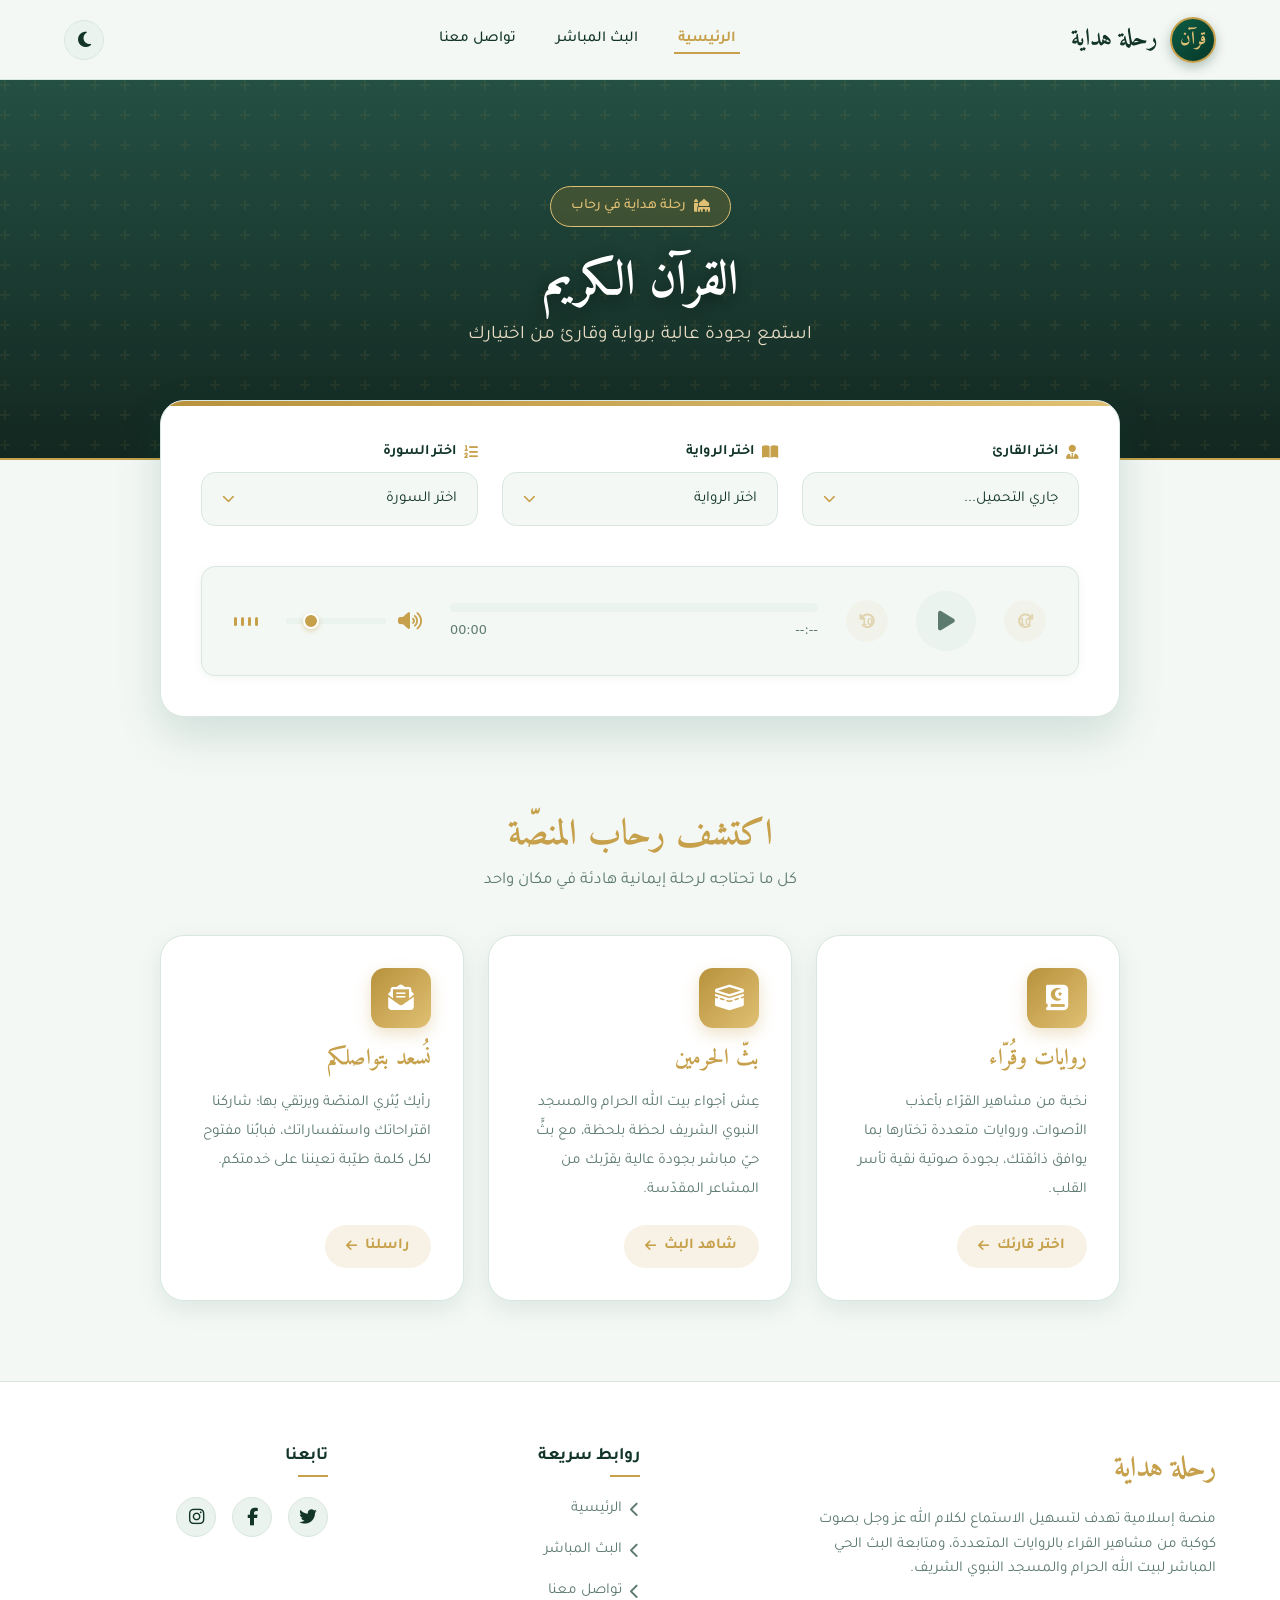
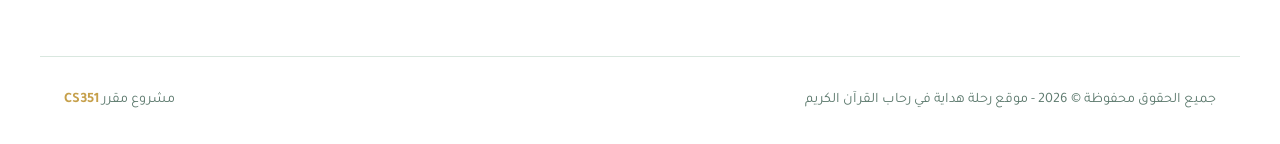
==== index.html @ 100cb2bf "Initial commit: منصة رحلة هداية في رحاب القرآن الكريم موقع إسلامي ثابت (HTML/CSS/JS) لتشغيل القرآن ا" ====
<!DOCTYPE html>
<html lang="ar" dir="rtl">
<head>
  <meta charset="UTF-8">
  <meta name="viewport" content="width=device-width, initial-scale=1.0">
  <title>رحلة هداية في رحاب القرآن الكريم</title>

  <!-- Google Fonts (Amiri & Tajawal) -->
  <link rel="preconnect" href="https://fonts.googleapis.com">
  <link rel="preconnect" href="https://fonts.gstatic.com" crossorigin>
  <link href="https://fonts.googleapis.com/css2?family=Amiri:ital,wght@0,400;0,700;1,400&family=Tajawal:wght@300;400;500;700;900&display=swap" rel="stylesheet">

  <!-- Font Awesome Icons -->
  <link rel="stylesheet" href="https://cdnjs.cloudflare.com/ajax/libs/font-awesome/6.4.0/css/all.min.css">

  <!-- Project Stylesheets -->
  <link rel="stylesheet" href="css/main.css">
  <link rel="stylesheet" href="css/header.css">
  <link rel="stylesheet" href="css/player.css">
  <link rel="stylesheet" href="css/footer.css">
</head>
<body>

  <!-- ============================================
       HEADER (Navbar Component)
       ============================================ -->
  <header class="header">
    <div class="container header__container">
      
      <!-- Brand Logo -->
      <a href="index.html" class="header__logo">
        <div class="header__logo-icon">قرآن</div>
        <span class="header__logo-text">رحلة هداية</span>
      </a>

      <!-- Navigation Links -->
      <nav class="header__nav" id="mainNav">
        <ul class="header__list">
          <li class="header__item">
            <a href="index.html" class="header__link header__link--active">الرئيسية</a>
          </li>
          <li class="header__item">
            <a href="live.html" class="header__link">البث المباشر</a>
          </li>
          <li class="header__item">
            <a href="contact.html" class="header__link">تواصل معنا</a>
          </li>
        </ul>
      </nav>

      <!-- Theme & Mobile Controls -->
      <div class="header__actions">
        <button class="header__theme-toggle" id="themeToggle" title="تبديل النمط" aria-label="تبديل مظهر الموقع">
          <i class="fas fa-moon"></i>
        </button>
        <button class="header__mobile-toggle" id="mobileToggle" aria-label="فتح قائمة التنقل" aria-expanded="false">
          <span></span>
          <span></span>
          <span></span>
        </button>
      </div>

    </div>
  </header>

  <!-- ============================================
       MAIN CONTENT (Hero & Player Section)
       ============================================ -->
  <main>
    
    <!-- Hero Section -->
    <section class="hero">
      <div class="hero__content">
        <div class="hero__badge">
          <i class="fas fa-mosque"></i>
          <span>رحلة هداية في رحاب</span>
        </div>
        <h1 class="hero__title">القرآن الكريم</h1>
        <p class="hero__subtitle">استمع بجودة عالية برواية وقارئ من اختيارك</p>
      </div>
    </section>

    <!-- Player Section -->
    <section class="player-section" id="player">
      <div class="container">
        
        <div class="player-card">
          
          <!-- Selectors Grid Row -->
          <div class="selectors-grid">
            
            <!-- Reciter Selector Group -->
            <div class="selector-group">
              <label class="selector-group__label">
                <i class="fas fa-user-tie"></i>
                <span>اختر القارئ</span>
              </label>
              
              <!-- Custom select box -->
              <div class="custom-select" id="reciterSelect">
                <div class="custom-select__trigger">
                  <span>جاري التحميل...</span>
                  <i class="fas fa-chevron-down"></i>
                </div>
                <div class="custom-select__options">
                  <!-- JS dynamically populates this -->
                </div>
              </div>
            </div>

            <!-- Riwaya Selector Group -->
            <div class="selector-group">
              <label class="selector-group__label">
                <i class="fas fa-book-open"></i>
                <span>اختر الرواية</span>
              </label>
              
              <!-- Custom select box -->
              <div class="custom-select" id="riwayaSelect">
                <div class="custom-select__trigger">
                  <span>اختر الرواية</span>
                  <i class="fas fa-chevron-down"></i>
                </div>
                <div class="custom-select__options">
                  <!-- JS dynamically populates this -->
                </div>
              </div>
            </div>

            <!-- Surah Selector Group -->
            <div class="selector-group">
              <label class="selector-group__label">
                <i class="fas fa-list-ol"></i>
                <span>اختر السورة</span>
              </label>
              
              <!-- Custom select box -->
              <div class="custom-select" id="surahSelect">
                <div class="custom-select__trigger">
                  <span>اختر السورة</span>
                  <i class="fas fa-chevron-down"></i>
                </div>
                <div class="custom-select__options">
                  <!-- JS dynamically populates this -->
                </div>
              </div>
            </div>

          </div>

          <!-- Now Playing info (يظهر عند اختيار سورة) -->
          <div class="now-playing" id="nowPlaying" hidden>
            <i class="fas fa-book-quran now-playing__icon"></i>
            <div class="now-playing__text">
              <span class="now-playing__surah" id="npSurah"></span>
              <span class="now-playing__reciter" id="npReciter"></span>
            </div>
          </div>

          <!-- Audio Player Bar -->
          <div class="audio-player">

            <!-- Seek Backward 10s -->
            <button class="audio-player__seek-btn" id="rewindBtn" disabled title="إرجاع 10 ثوانٍ" aria-label="إرجاع 10 ثوانٍ للخلف">
              <i class="fas fa-rotate-right"></i>
              <span class="audio-player__seek-num">10</span>
            </button>

            <!-- Circular Play Button -->
            <button class="audio-player__play-btn" id="playBtn" disabled title="تشغيل / إيقاف" aria-label="تشغيل السورة الحالية أو إيقافها">
              <i class="fas fa-play"></i>
            </button>

            <!-- Seek Forward 10s -->
            <button class="audio-player__seek-btn" id="forwardBtn" disabled title="تقديم 10 ثوانٍ" aria-label="تقديم 10 ثوانٍ للأمام">
              <i class="fas fa-rotate-left"></i>
              <span class="audio-player__seek-num">10</span>
            </button>

            <!-- Timeline and Progress -->
            <div class="audio-player__progress-wrapper">
              <div class="audio-player__bar-container" id="progressBar">
                <div class="audio-player__progress-fill" id="progressFill"></div>
              </div>
              <div class="audio-player__time-info">
                <span id="currentTime">00:00</span>
                <span id="duration">--:--</span>
              </div>
            </div>

            <!-- Volume Control slider -->
            <div class="audio-player__volume-wrapper">
              <button id="volumeBtn" class="fas fa-volume-up audio-player__volume-btn" title="كتم الصوت" aria-label="كتم أو تفعيل الصوت"></button>
              <input type="range" class="audio-player__slider" id="volumeSlider" min="0" max="100" value="80" title="مستوى الصوت">
            </div>

            <!-- Soundwave Micro-animation -->
            <div class="audio-player__wave" id="audioWave">
              <span class="audio-player__wave-bar"></span>
              <span class="audio-player__wave-bar"></span>
              <span class="audio-player__wave-bar"></span>
              <span class="audio-player__wave-bar"></span>
            </div>

          </div>

        </div>

      </div>
    </section>

    <!-- ============================================
         FEATURES (بطاقات + أزرار تنقّل)
         ============================================ -->
    <section class="features">
      <div class="container">

        <div class="features__header">
          <h2 class="features__title">اكتشف رحاب المنصّة</h2>
          <p class="features__subtitle">كل ما تحتاجه لرحلة إيمانية هادئة في مكان واحد</p>
        </div>

        <div class="features__grid">

          <!-- Card 1 (البطاقة كاملة رابط) -->
          <a href="#player" class="feature-card">
            <div class="feature-card__icon"><i class="fas fa-book-quran"></i></div>
            <h3 class="feature-card__title">روايات وقُرّاء</h3>
            <p class="feature-card__desc">
              نخبة من مشاهير القرّاء بأعذب الأصوات، وروايات متعددة تختارها بما يوافق ذائقتك، بجودة صوتية نقية تأسر القلب.
            </p>
            <span class="feature-card__btn">
              <span>اختر قارئك</span>
              <i class="fas fa-arrow-left"></i>
            </span>
          </a>

          <!-- Card 2 -->
          <a href="live.html" class="feature-card">
            <div class="feature-card__icon"><i class="fas fa-kaaba"></i></div>
            <h3 class="feature-card__title">بثّ الحرمين</h3>
            <p class="feature-card__desc">
              عِش أجواء بيت الله الحرام والمسجد النبوي الشريف لحظة بلحظة، مع بثٍّ حيّ مباشر بجودة عالية يقرّبك من المشاعر المقدّسة.
            </p>
            <span class="feature-card__btn">
              <span>شاهد البث</span>
              <i class="fas fa-arrow-left"></i>
            </span>
          </a>

          <!-- Card 3 -->
          <a href="contact.html" class="feature-card">
            <div class="feature-card__icon"><i class="fas fa-envelope-open-text"></i></div>
            <h3 class="feature-card__title">نُسعد بتواصلكم</h3>
            <p class="feature-card__desc">
              رأيك يُثري المنصّة ويرتقي بها؛ شاركنا اقتراحاتك واستفساراتك، فبابُنا مفتوح لكل كلمة طيّبة تعيننا على خدمتكم.
            </p>
            <span class="feature-card__btn">
              <span>راسلنا</span>
              <i class="fas fa-arrow-left"></i>
            </span>
          </a>

        </div>
      </div>
    </section>

  </main>

  <!-- ============================================
       FOOTER (Footer Component)
       ============================================ -->
  <footer class="footer">
    <div class="container footer__container">
      
      <!-- Brand details -->
      <div class="footer__brand">
        <div class="footer__logo">رحلة هداية</div>
        <p class="footer__description">
          منصة إسلامية تهدف لتسهيل الاستماع لكلام الله عز وجل بصوت كوكبة من مشاهير القراء بالروايات المتعددة، ومتابعة البث الحي المباشر لبيت الله الحرام والمسجد النبوي الشريف.
        </p>
      </div>

      <!-- Quick Nav Links -->
      <div class="footer__section">
        <h3 class="footer__title">روابط سريعة</h3>
        <ul class="footer__links-list">
          <li><a href="index.html" class="footer__link"><i class="fas fa-chevron-left"></i> الرئيسية</a></li>
          <li><a href="live.html" class="footer__link"><i class="fas fa-chevron-left"></i> البث المباشر</a></li>
          <li><a href="contact.html" class="footer__link"><i class="fas fa-chevron-left"></i> تواصل معنا</a></li>
        </ul>
      </div>

      <!-- Socials / Contacts -->
      <div class="footer__section">
        <h3 class="footer__title">تابعنا</h3>
        <ul class="footer__social-list">
          <li><a href="#" class="footer__social-link" title="تويتر"><i class="fab fa-twitter"></i></a></li>
          <li><a href="#" class="footer__social-link" title="فيسبوك"><i class="fab fa-facebook-f"></i></a></li>
          <li><a href="#" class="footer__social-link" title="انستغرام"><i class="fab fa-instagram"></i></a></li>
        </ul>
      </div>

    </div>

    <!-- Legal bottom line -->
    <div class="container footer__bottom">
      <p class="footer__copy">جميع الحقوق محفوظة &copy; 2026 - موقع رحلة هداية في رحاب القرآن الكريم</p>
      <p class="footer__developer">مشروع مقرر <span class="footer__developer-name">CS351</span></p>
    </div>
  </footer>

  <!-- Scripts -->
  <script src="js/main.js"></script>
  <script src="js/player.js"></script>
</body>
</html>
---- css/main.css ----
/* ==========================================================================
   CSS RESET & BASE STYLES (Islamic Emerald Green / Gold Theme)
   ========================================================================== */

:root {
  /* الهوية اللونية: أخضر زمردي إسلامي + ذهبي فاخر */
  --color-primary: #0d5c43;    /* أخضر زمردي عميق */
  --color-secondary: #07382a;  /* أخضر أغمق */
  --color-accent: #c6a04b;     /* ذهبي دافئ */
  --color-accent-light: #e0c074;/* ذهبي فاتح للتدرجات */
  --color-aux-1: #ffffff;      /* أبيض نقي */

  /* تدرجات لونية جاهزة لإعادة الاستخدام */
  --gradient-gold: linear-gradient(135deg, #b8923c, #e0c074);
  --gradient-dark: linear-gradient(135deg, #0d5c43, #07382a);

  /* Light Theme Mapping (Default) */
  --bg-color: #f4f8f5;
  --card-bg: #ffffff;
  --text-color: #123528;
  --text-muted: #5d7a6e;
  --text-white: #ffffff;
  --border-color: #d9e7df;
  --header-bg: rgba(244, 248, 245, 0.85);
  --hover-bg: #eaf3ee;
  --shadow-sm: 0 2px 8px rgba(13, 92, 67, 0.06);
  --shadow: 0 8px 24px rgba(13, 92, 67, 0.10);
  --shadow-lg: 0 18px 45px rgba(13, 92, 67, 0.16);
  --accent-soft: rgba(198, 160, 75, 0.14);

  /* Border Radius Scale (كانت مفقودة سابقاً) */
  --radius-sm: 8px;
  --radius-md: 14px;
  --radius-lg: 24px;
  --radius-full: 999px;

  /* Font Families */
  --font-title: 'Amiri', serif;
  --font-body: 'Tajawal', sans-serif;
  --font-system: 'Inter', system-ui, -apple-system, sans-serif;

  /* Transitions */
  --transition-speed: 250ms;
  --transition-timing: ease-in-out;
}

/* Dark Theme Mapping (أخضر داكن أنيق + ذهبي) */
[data-theme="dark"] {
  --bg-color: #07211a;         /* أخضر داكن جداً */
  --card-bg: #0d3328;          /* أخضر متوسط العمق للبطاقات */
  --text-color: #eaf5ef;       /* أبيض مخضر مقروء جداً */
  --text-muted: #9cc0b1;       /* أخضر فاتح للملاحظات */
  --border-color: #1d4a3b;
  --header-bg: rgba(7, 33, 26, 0.85);
  --hover-bg: #154538;
  --shadow-sm: 0 2px 8px rgba(0, 0, 0, 0.4);
  --shadow: 0 8px 24px rgba(0, 0, 0, 0.5);
  --shadow-lg: 0 18px 45px rgba(0, 0, 0, 0.65);
  --accent-soft: rgba(224, 192, 116, 0.16);
  --gradient-gold: linear-gradient(135deg, #c6a04b, #ecd285);
  --gradient-dark: linear-gradient(135deg, #0d3328, #061a14);
}

/* انتقال ناعم بين الصفحات: ظهور تدريجي عند الفتح، واختفاء قبل المغادرة.
   نستخدم opacity فقط (دون transform) حتى لا تتأثر الترويسة الثابتة. */
@keyframes pageFadeIn {
  from { opacity: 0; }
  to { opacity: 1; }
}

body {
  animation: pageFadeIn 350ms var(--transition-timing);
}

body.is-leaving {
  opacity: 0;
  transition: opacity 250ms var(--transition-timing);
}

/* Base Reset */
*, *::before, *::after {
  margin: 0;
  padding: 0;
  box-sizing: border-box;
}

html {
  font-size: 16px;
  scroll-behavior: smooth;
}

body {
  font-family: var(--font-body);
  background-color: var(--bg-color);
  color: var(--text-color);
  direction: rtl;
  text-align: right;
  line-height: 1.6;
  transition: background-color var(--transition-speed) var(--transition-timing),
              color var(--transition-speed) var(--transition-timing);
  min-height: 100vh;
  display: flex;
  flex-direction: column;
}

/* Typography */
h1, h2, h3, h4, h5, h6 {
  font-family: var(--font-title);
  color: var(--color-accent);
  font-weight: 700;
  line-height: 1.3;
}

a {
  text-decoration: none;
  color: inherit;
  transition: color var(--transition-speed) var(--transition-timing),
              background-color var(--transition-speed) var(--transition-timing);
}

img, svg {
  max-width: 100%;
  height: auto;
  display: block;
}

button, input, select, textarea {
  font-family: inherit;
  font-size: inherit;
  color: inherit;
  background: none;
  border: none;
  outline: none;
}

*:focus-visible {
  outline: 3px solid var(--color-accent);
  outline-offset: 3px;
}

/* Layout Containers */
.container {
  width: 100%;
  max-width: 1200px;
  margin-right: auto;
  margin-left: auto;
  padding-right: 1.5rem;
  padding-left: 1.5rem;
}

main {
  flex: 1 0 auto;
  margin-top: 80px; /* Offset for fixed header */
}

/* Screen Readers Only helper */
.sr-only {
  position: absolute;
  width: 1px;
  height: 1px;
  padding: 0;
  margin: -1px;
  overflow: hidden;
  clip: rect(0, 0, 0, 0);
  border: 0;
}

/* Scrollbar Styles */
::-webkit-scrollbar {
  width: 10px;
}

::-webkit-scrollbar-track {
  background: var(--bg-color);
}

::-webkit-scrollbar-thumb {
  background: var(--color-accent);
  border: 2px solid var(--bg-color);
  border-radius: 5px;
}

::-webkit-scrollbar-thumb:hover {
  background: var(--color-primary);
}

/* Respect user's system preferences for animations */
@media (prefers-reduced-motion: reduce) {
  * {
    animation-duration: 0.01ms !important;
    animation-iteration-count: 1 !important;
    transition-duration: 0.01ms !important;
    scroll-behavior: auto !important;
  }
}

/* ==========================================================================
   CONTACT FORM COMPONENTS (BEM Methodology)
   ========================================================================== */

.contact-section {
  padding: 3rem 0 5rem;
}

.contact-section__container {
  max-width: 650px;
  margin: 0 auto;
}

.contact-section__header {
  text-align: center;
  margin-bottom: 2.5rem;
  display: flex;
  flex-direction: column;
  align-items: center;
  gap: 0.75rem;
}

.contact-section__title {
  font-size: 2.5rem;
  color: var(--color-accent);
}

.contact-section__subtitle {
  font-family: var(--font-body);
  font-size: 1.1rem;
  color: var(--text-muted);
}

/* Form Card */
.contact-card {
  position: relative;
  overflow: hidden;
  background-color: var(--card-bg);
  border: 1px solid var(--border-color);
  border-radius: var(--radius-lg);
  padding: 2.5rem;
  box-shadow: var(--shadow-lg);
  transition: background-color var(--transition-speed) var(--transition-timing),
              border-color var(--transition-speed) var(--transition-timing),
              box-shadow var(--transition-speed) var(--transition-timing);
}

.contact-card::before {
  content: '';
  position: absolute;
  top: 0;
  right: 0;
  left: 0;
  height: 5px;
  background-image: var(--gradient-gold);
}

/* BEM Form Block */
.form {
  display: flex;
  flex-direction: column;
  gap: 1.5rem;
}

.form__group {
  display: flex;
  flex-direction: column;
  gap: 0.5rem;
  position: relative;
}

.form__label {
  font-family: var(--font-body);
  font-size: 0.95rem;
  font-weight: 700;
  color: var(--text-color);
  display: flex;
  align-items: center;
  gap: 0.5rem;
}

.form__label i {
  color: var(--color-accent);
  font-size: 0.9rem;
}

.form__input,
.form__textarea {
  width: 100%;
  padding: 0.875rem 1.25rem;
  background-color: var(--bg-color);
  border: 1px solid var(--border-color);
  border-radius: var(--radius-md);
  font-family: var(--font-body);
  font-size: 0.95rem;
  color: var(--text-color);
  transition: border-color var(--transition-speed) var(--transition-timing),
              box-shadow var(--transition-speed) var(--transition-timing);
}

.form__textarea {
  resize: vertical;
  min-height: 120px;
}

.form__input:focus,
.form__textarea:focus {
  border-color: var(--color-accent);
  box-shadow: 0 0 0 4px var(--accent-soft);
}

/* Error states for input validation */
.form__input--error,
.form__textarea--error {
  border-color: #e74c3c !important;
}

.form__error-message {
  font-family: var(--font-body);
  font-size: 0.85rem;
  color: #e74c3c;
  display: flex;
  align-items: center;
  gap: 0.25rem;
  margin-top: 0.25rem;
}

/* Submit Button */
.form__submit-btn {
  font-family: var(--font-body);
  font-weight: 700;
  font-size: 1.05rem;
  padding: 1rem 2rem;
  background-image: var(--gradient-gold);
  color: var(--text-white);
  border-radius: var(--radius-md);
  cursor: pointer;
  display: flex;
  align-items: center;
  justify-content: center;
  gap: 0.75rem;
  box-shadow: 0 6px 16px rgba(198, 160, 75, 0.3);
  transition: background-color var(--transition-speed) var(--transition-timing),
              transform var(--transition-speed) var(--transition-timing),
              box-shadow var(--transition-speed) var(--transition-timing);
}

.form__submit-btn:hover {
  filter: brightness(1.08);
  transform: translateY(-2px);
  box-shadow: 0 10px 22px rgba(198, 160, 75, 0.38);
}

.form__submit-btn:active {
  transform: translateY(0);
}

/* Form success banner */
.form__success {
  background-color: rgba(46, 204, 113, 0.15);
  border: 1px solid #2ecc71;
  padding: 1.25rem;
  border-radius: var(--radius-md);
  color: #27ae60;
  font-family: var(--font-body);
  text-align: center;
  display: none;
  align-items: center;
  justify-content: center;
  gap: 0.5rem;
  font-weight: 700;
}

.form__success--visible {
  display: flex;
}

@media (max-width: 768px) {
  .contact-card {
    padding: 1.5rem;
  }
  
  .contact-section__title {
    font-size: 2rem;
  }
}
---- css/header.css ----
/* ==========================================================================
   HEADER / NAVBAR COMPONENT (BEM Methodology)
   ========================================================================== */

.header {
  position: fixed;
  top: 0;
  left: 0;
  width: 100%;
  height: 80px;
  background-color: var(--header-bg);
  backdrop-filter: blur(12px);
  -webkit-backdrop-filter: blur(12px);
  border-bottom: 1px solid var(--border-color);
  z-index: 1000;
  transition: background-color var(--transition-speed) var(--transition-timing),
              border-color var(--transition-speed) var(--transition-timing),
              box-shadow var(--transition-speed) var(--transition-timing);
}

/* Modifiers for scrolling effect managed via JS */
.header--scrolled {
  box-shadow: var(--shadow);
}

.header__container {
  display: flex;
  justify-content: space-between;
  align-items: center;
  height: 100%;
}

.header__logo {
  display: flex;
  align-items: center;
  gap: 0.75rem;
  cursor: pointer;
}

.header__logo-icon {
  width: 46px;
  height: 46px;
  background-image: var(--gradient-dark);
  border: 2px solid var(--color-accent);
  border-radius: 50%;
  display: flex;
  align-items: center;
  justify-content: center;
  color: var(--color-accent-light);
  font-size: 1.15rem;
  font-family: var(--font-title);
  font-weight: 700;
  box-shadow: 0 4px 12px rgba(7, 56, 42, 0.3);
  transition: transform var(--transition-speed) var(--transition-timing);
}

.header__logo:hover .header__logo-icon {
  transform: rotate(15deg) scale(1.05);
}

.header__logo-text {
  font-family: var(--font-title);
  font-size: 1.5rem;
  font-weight: 700;
  color: var(--text-color);
}

/* Navigation Links */
.header__nav {
  display: flex;
  align-items: center;
}

.header__list {
  display: flex;
  list-style: none;
  gap: 2rem;
  align-items: center;
}

.header__link {
  font-family: var(--font-body);
  font-size: 0.95rem;
  font-weight: 500;
  color: var(--text-color);
  padding: 0.5rem 0.25rem;
  position: relative;
}

.header__link::after {
  content: '';
  position: absolute;
  bottom: 0;
  right: 0;
  width: 0;
  height: 2px;
  background-color: var(--color-accent);
  transition: width var(--transition-speed) var(--transition-timing);
}

.header__link:hover {
  color: var(--color-accent);
}

.header__link:hover::after {
  width: 100%;
}

.header__link--active {
  color: var(--color-accent);
  font-weight: 700;
}

.header__link--active::after {
  width: 100%;
}

/* Action Buttons (Theme Toggle, etc.) */
.header__actions {
  display: flex;
  align-items: center;
  gap: 1rem;
}

/* Theme Toggle Button */
.header__theme-toggle {
  width: 40px;
  height: 40px;
  border-radius: 50%;
  background-color: var(--hover-bg);
  border: 1px solid var(--border-color);
  display: flex;
  align-items: center;
  justify-content: center;
  cursor: pointer;
  color: var(--text-color);
  font-size: 1.1rem;
  transition: transform var(--transition-speed) var(--transition-timing),
              background-color var(--transition-speed) var(--transition-timing);
}

.header__theme-toggle:hover {
  transform: scale(1.05);
  background-color: var(--border-color);
}

/* Mobile Toggle Hamburger Menu */
.header__mobile-toggle {
  display: none;
  flex-direction: column;
  justify-content: space-between;
  width: 24px;
  height: 18px;
  cursor: pointer;
  z-index: 1001;
}

.header__mobile-toggle span {
  width: 100%;
  height: 2px;
  background-color: var(--text-color);
  border-radius: 2px;
  transition: transform var(--transition-speed) var(--transition-timing),
              opacity var(--transition-speed) var(--transition-timing);
}

/* Responsive Styles */
@media (max-width: 768px) {
  .header__mobile-toggle {
    display: flex;
  }

  .header__nav {
    position: fixed;
    top: 80px;
    right: -100%;
    width: 80%;
    max-width: 320px;
    height: calc(100vh - 80px);
    background-color: var(--card-bg);
    border-left: 1px solid var(--border-color);
    padding: 2rem 1.5rem;
    transition: right var(--transition-speed) var(--transition-timing);
    box-shadow: var(--shadow);
    display: block;
  }

  .header__nav--open {
    right: 0;
  }

  .header__list {
    flex-direction: column;
    align-items: flex-start;
    gap: 1.5rem;
  }

  .header__link {
    font-size: 1.1rem;
    display: block;
    width: 100%;
  }

  /* Hamburger transform when menu is active */
  .header__mobile-toggle--active span:nth-child(1) {
    transform: translateY(8px) rotate(45deg);
  }

  .header__mobile-toggle--active span:nth-child(2) {
    opacity: 0;
  }

  .header__mobile-toggle--active span:nth-child(3) {
    transform: translateY(-8px) rotate(-45deg);
  }
}
---- css/player.css ----
/* ==========================================================================
   HERO & AUDIO PLAYER COMPONENTS (BEM Methodology)
   ========================================================================== */

/* Hero Section */
.hero {
  position: relative;
  height: 380px;
  background: linear-gradient(rgba(7, 56, 42, 0.88), rgba(4, 26, 19, 0.94)),
              url('https://images.unsplash.com/photo-1584551246679-0daf3d275d0f?w=1920') center/cover;
  display: flex;
  align-items: center;
  justify-content: center;
  text-align: center;
  padding: 0 1rem;
  overflow: hidden;
  border-bottom: 2px solid var(--color-accent);
}

.hero::before {
  content: '';
  position: absolute;
  top: 0;
  left: 0;
  right: 0;
  bottom: 0;
  background-image: url("data:image/svg+xml,%3Csvg width='60' height='60' viewBox='0 0 60 60' xmlns='http://www.w3.org/2000/svg'%3E%3Cg fill='none' fill-rule='evenodd'%3E%3Cg fill='%23c6a04b' fill-opacity='0.12'%3E%3Cpath d='M36 34v-4h-2v4h-4v2h4v4h2v-4h4v-2h-4zm0-30V0h-2v4h-4v2h4v4h2V6h4V4h-4zM6 34v-4H4v4H0v2h4v4h2v-4h4v-2H6zM6 4V0H4v4H0v2h4v4h2V6h4V4H6z'/%3E%3C/g%3E%3C/g%3E%3C/svg%3E");
  opacity: 0.7;
}

.hero__content {
  position: relative;
  z-index: 2;
}

.hero__badge {
  display: inline-flex;
  align-items: center;
  gap: 0.5rem;
  background-color: rgba(216, 154, 43, 0.18);
  border: 1px solid var(--color-accent-light);
  padding: 0.5rem 1.25rem;
  border-radius: var(--radius-full);
  color: var(--color-accent-light);
  backdrop-filter: blur(4px);
  font-size: 0.9rem;
  font-weight: 500;
  margin-bottom: 1.5rem;
}

.hero__badge i {
  font-size: 0.8rem;
}

.hero__title {
  font-size: 3rem;
  color: var(--text-white);
  margin-bottom: 0.5rem;
  text-shadow: 0 4px 15px rgba(0, 0, 0, 0.4);
}

.hero__subtitle {
  font-family: var(--font-body);
  font-size: 1.2rem;
  color: #e8dcc4;
}

/* Player Section Container */
.player-section {
  margin-top: -60px;
  position: relative;
  z-index: 10;
  padding-bottom: 5rem;
  scroll-margin-top: 100px;
}

.player-card {
  background-color: var(--card-bg);
  border: 1px solid var(--border-color);
  border-radius: var(--radius-lg);
  padding: 2.5rem;
  box-shadow: var(--shadow-lg);
  max-width: 960px;
  margin: 0 auto;
  position: relative;
  overflow: hidden;
  transition: background-color var(--transition-speed) var(--transition-timing),
              border-color var(--transition-speed) var(--transition-timing),
              box-shadow var(--transition-speed) var(--transition-timing);
}

/* شريط ذهبي علوي يزيّن البطاقة */
.player-card::before {
  content: '';
  position: absolute;
  top: 0;
  right: 0;
  left: 0;
  height: 5px;
  background-image: var(--gradient-gold);
}

/* Custom UI Grid Layout */
.selectors-grid {
  display: grid;
  grid-template-columns: repeat(3, 1fr);
  gap: 1.5rem;
  margin-bottom: 2.5rem;
}

.selector-group {
  display: flex;
  flex-direction: column;
  gap: 0.5rem;
}

.selector-group__label {
  font-family: var(--font-body);
  font-size: 0.9rem;
  font-weight: 700;
  color: var(--text-color);
  display: flex;
  align-items: center;
  gap: 0.5rem;
}

.selector-group__label i {
  color: var(--color-accent);
}

/* Custom Select Dropdowns */
.custom-select {
  position: relative;
  width: 100%;
}

.custom-select__trigger {
  background-color: var(--bg-color);
  border: 1px solid var(--border-color);
  padding: 0.875rem 1.25rem;
  border-radius: var(--radius-md);
  cursor: pointer;
  display: flex;
  justify-content: space-between;
  align-items: center;
  font-family: var(--font-body);
  font-size: 0.95rem;
  transition: border-color var(--transition-speed) var(--transition-timing),
              background-color var(--transition-speed) var(--transition-timing);
}

.custom-select__trigger:hover {
  border-color: var(--color-accent);
}

.custom-select__trigger i {
  color: var(--color-accent);
  font-size: 0.8rem;
  transition: transform var(--transition-speed) var(--transition-timing);
}

.custom-select--open .custom-select__trigger i {
  transform: rotate(180deg);
}

.custom-select__options {
  position: absolute;
  top: calc(100% + 5px);
  left: 0;
  width: 100%;
  max-height: 250px;
  overflow-y: auto;
  background-color: var(--card-bg);
  border: 1px solid var(--border-color);
  border-radius: var(--radius-md);
  z-index: 100;
  opacity: 0;
  visibility: hidden;
  transform: translateY(-10px);
  transition: opacity var(--transition-speed) var(--transition-timing),
              visibility var(--transition-speed) var(--transition-timing),
              transform var(--transition-speed) var(--transition-timing);
  box-shadow: var(--shadow);
}

.custom-select--open .custom-select__options {
  opacity: 1;
  visibility: visible;
  transform: translateY(0);
}

/* صندوق البحث الذكي داخل القائمة المنسدلة */
.custom-select__search {
  position: sticky;
  top: 0;
  z-index: 2;
  display: flex;
  align-items: center;
  gap: 0.5rem;
  padding: 0.6rem 0.85rem;
  background-color: var(--card-bg);
  border-bottom: 1px solid var(--border-color);
}

.custom-select__search i {
  color: var(--text-muted);
  font-size: 0.85rem;
}

.custom-select__search input {
  flex: 1;
  width: 100%;
  padding: 0.5rem 0.6rem;
  background-color: var(--bg-color);
  border: 1px solid var(--border-color);
  border-radius: var(--radius-sm);
  font-family: var(--font-body);
  font-size: 0.9rem;
  color: var(--text-color);
  transition: border-color var(--transition-speed) var(--transition-timing);
}

.custom-select__search input:focus {
  border-color: var(--color-accent);
}

.custom-select__no-results {
  padding: 1rem 1.25rem;
  text-align: center;
  color: var(--text-muted);
  font-family: var(--font-body);
  font-size: 0.9rem;
}

.custom-select__option {
  padding: 0.75rem 1.25rem;
  cursor: pointer;
  font-family: var(--font-body);
  font-size: 0.95rem;
  transition: background-color var(--transition-speed) var(--transition-timing),
              color var(--transition-speed) var(--transition-timing);
}

.custom-select__option:hover {
  background-color: var(--hover-bg);
  color: var(--color-accent);
}

.custom-select__option--selected {
  background-color: var(--color-accent);
  color: var(--text-white) !important;
}

/* شريط "يُعرض الآن" */
.now-playing {
  display: flex;
  align-items: center;
  gap: 0.85rem;
  padding: 0.85rem 1.25rem;
  margin-bottom: 1.25rem;
  background-color: var(--accent-soft);
  border: 1px solid var(--border-color);
  border-radius: var(--radius-md);
}

.now-playing[hidden] {
  display: none;
}

.now-playing__icon {
  width: 40px;
  height: 40px;
  flex-shrink: 0;
  display: flex;
  align-items: center;
  justify-content: center;
  border-radius: 50%;
  background-image: var(--gradient-gold);
  color: #fff;
  font-size: 1rem;
}

.now-playing__text {
  display: flex;
  flex-direction: column;
  line-height: 1.4;
  overflow: hidden;
}

.now-playing__surah {
  font-family: var(--font-title);
  font-weight: 700;
  font-size: 1.05rem;
  color: var(--color-accent);
}

.now-playing__reciter {
  font-family: var(--font-body);
  font-size: 0.85rem;
  color: var(--text-muted);
}

/* Audio Player Component */
.audio-player {
  background-color: var(--bg-color);
  border: 1px solid var(--border-color);
  border-radius: var(--radius-md);
  padding: 1.5rem 2rem;
  display: flex;
  align-items: center;
  gap: 1.75rem;
  box-shadow: var(--shadow-sm);
  transition: background-color var(--transition-speed) var(--transition-timing),
              border-color var(--transition-speed) var(--transition-timing);
}

/* Play Button */
.audio-player__play-btn {
  width: 60px;
  height: 60px;
  flex-shrink: 0;
  border-radius: 50%;
  background-image: var(--gradient-gold);
  color: var(--text-white);
  display: flex;
  align-items: center;
  justify-content: center;
  font-size: 1.4rem;
  cursor: pointer;
  box-shadow: 0 6px 16px rgba(198, 160, 75, 0.35);
  transition: transform var(--transition-speed) var(--transition-timing),
              filter var(--transition-speed) var(--transition-timing),
              box-shadow var(--transition-speed) var(--transition-timing);
}

.audio-player__play-btn:hover:not(:disabled) {
  transform: scale(1.06);
  filter: brightness(1.08);
  box-shadow: 0 10px 22px rgba(198, 160, 75, 0.45);
}

.audio-player__play-btn:disabled {
  background-image: none;
  background-color: var(--hover-bg);
  color: var(--text-muted);
  cursor: not-allowed;
  box-shadow: none;
}

/* أزرار التقديم/التأخير 10 ثوانٍ */
.audio-player__seek-btn {
  position: relative;
  width: 42px;
  height: 42px;
  flex-shrink: 0;
  border-radius: 50%;
  display: flex;
  align-items: center;
  justify-content: center;
  color: var(--color-accent);
  background-color: var(--accent-soft);
  font-size: 1.05rem;
  cursor: pointer;
  transition: background-color var(--transition-speed) var(--transition-timing),
              transform var(--transition-speed) var(--transition-timing);
}

.audio-player__seek-btn:hover:not(:disabled) {
  background-color: var(--color-accent);
  color: #fff;
  transform: scale(1.05);
}

.audio-player__seek-btn:disabled {
  opacity: 0.4;
  cursor: not-allowed;
}

/* الرقم الصغير "10" فوق أيقونة السهم */
.audio-player__seek-num {
  position: absolute;
  top: 50%;
  left: 50%;
  transform: translate(-50%, -40%);
  font-family: var(--font-system);
  font-size: 0.55rem;
  font-weight: 700;
}

/* Progress Area */
.audio-player__progress-wrapper {
  flex: 1;
  display: flex;
  flex-direction: column;
  gap: 0.5rem;
}

.audio-player__bar-container {
  width: 100%;
  height: 9px;
  background-color: var(--hover-bg);
  border-radius: var(--radius-full);
  cursor: pointer;
  position: relative;
}

/* التقدم يمتلئ من اليمين إلى اليسار (مناسب للاتجاه العربي) */
.audio-player__progress-fill {
  height: 100%;
  background-image: var(--gradient-gold);
  width: 0%;
  border-radius: var(--radius-full);
  position: absolute;
  top: 0;
  right: 0;
  transition: width 100ms linear;
}

/* نقطة المؤشر عند نهاية شريط التقدم */
.audio-player__progress-fill::after {
  content: '';
  position: absolute;
  top: 50%;
  left: 0;
  transform: translate(-50%, -50%);
  width: 15px;
  height: 15px;
  background-color: #fff;
  border: 3px solid var(--color-accent);
  border-radius: 50%;
  box-shadow: 0 2px 6px rgba(198, 160, 75, 0.4);
  opacity: 0;
  transition: opacity var(--transition-speed) var(--transition-timing);
}

.audio-player__bar-container:hover .audio-player__progress-fill::after {
  opacity: 1;
}

.audio-player__time-info {
  display: flex;
  justify-content: space-between;
  font-family: var(--font-system);
  font-size: 0.8rem;
  color: var(--text-muted);
  direction: ltr; /* Timers look best in LTR */
}

/* Volume Control */
.audio-player__volume-wrapper {
  display: flex;
  align-items: center;
  gap: 0.75rem;
}

.audio-player__volume-btn {
  color: var(--color-accent);
  font-size: 1.2rem;
  cursor: pointer;
}

.audio-player__slider {
  -webkit-appearance: none;
  appearance: none;
  width: 100px;
  height: 6px;
  background: var(--hover-bg);
  border-radius: var(--radius-full);
  outline: none;
  cursor: pointer;
}

.audio-player__slider::-webkit-slider-thumb {
  -webkit-appearance: none;
  appearance: none;
  width: 16px;
  height: 16px;
  border-radius: 50%;
  background: var(--color-accent);
  border: 2px solid var(--card-bg);
  box-shadow: 0 2px 5px rgba(198, 160, 75, 0.4);
  cursor: pointer;
  transition: transform var(--transition-speed) var(--transition-timing);
}

.audio-player__slider::-webkit-slider-thumb:hover {
  transform: scale(1.15);
}

.audio-player__slider::-moz-range-thumb {
  width: 16px;
  height: 16px;
  border-radius: 50%;
  background: var(--color-accent);
  border: 2px solid var(--card-bg);
  box-shadow: 0 2px 5px rgba(198, 160, 75, 0.4);
  cursor: pointer;
}

/* Loading wave animation inside player */
.audio-player__wave {
  display: flex;
  gap: 4px;
  align-items: center;
  height: 24px;
  margin-right: auto;
}

.audio-player__wave-bar {
  width: 3px;
  height: 40%;
  background-color: var(--color-accent);
  border-radius: 2px;
  transition: height 0.3s ease;
}

.audio-player__wave--playing .audio-player__wave-bar {
  animation: waveAnimation 1.2s ease-in-out infinite alternate;
}

.audio-player__wave--playing .audio-player__wave-bar:nth-child(2) { animation-delay: 0.2s; }
.audio-player__wave--playing .audio-player__wave-bar:nth-child(3) { animation-delay: 0.4s; }
.audio-player__wave--playing .audio-player__wave-bar:nth-child(4) { animation-delay: 0.6s; }

@keyframes waveAnimation {
  0% { height: 20%; }
  100% { height: 100%; }
}

/* ==========================================================================
   FEATURES SECTION (بطاقات أسفل المشغّل)
   ========================================================================== */
.features {
  padding: 1rem 0 5rem;
}

.features__header {
  text-align: center;
  margin-bottom: 2.5rem;
}

.features__title {
  font-size: 2.25rem;
  color: var(--color-accent);
  margin-bottom: 0.5rem;
}

.features__subtitle {
  font-family: var(--font-body);
  font-size: 1.05rem;
  color: var(--text-muted);
}

.features__grid {
  display: grid;
  grid-template-columns: repeat(3, 1fr);
  gap: 1.5rem;
  max-width: 960px;
  margin: 0 auto;
}

.feature-card {
  position: relative;
  overflow: hidden;
  display: flex;
  flex-direction: column;
  align-items: flex-start;
  gap: 1rem;
  background-color: var(--card-bg);
  border: 1px solid var(--border-color);
  border-radius: var(--radius-lg);
  padding: 2rem;
  box-shadow: var(--shadow);
  cursor: pointer;
  transition: transform var(--transition-speed) var(--transition-timing),
              box-shadow var(--transition-speed) var(--transition-timing),
              border-color var(--transition-speed) var(--transition-timing);
}

/* خط ذهبي علوي ينمو عند المرور فوق البطاقة */
.feature-card::before {
  content: '';
  position: absolute;
  top: 0;
  right: 0;
  left: 0;
  height: 4px;
  background-image: var(--gradient-gold);
  transform: scaleX(0);
  transform-origin: right;
  transition: transform var(--transition-speed) var(--transition-timing);
}

/* توهّج زخرفي خفيف في الزاوية العلوية */
.feature-card::after {
  content: '';
  position: absolute;
  top: -40px;
  left: -40px;
  width: 120px;
  height: 120px;
  border-radius: 50%;
  background: var(--accent-soft);
  opacity: 0;
  transition: opacity var(--transition-speed) var(--transition-timing);
  pointer-events: none;
}

.feature-card:hover {
  transform: translateY(-8px);
  box-shadow: var(--shadow-lg);
  border-color: var(--color-accent);
}

.feature-card:hover::before {
  transform: scaleX(1);
}

.feature-card:hover::after {
  opacity: 1;
}

.feature-card:focus-visible {
  border-color: var(--color-accent);
}

.feature-card__icon {
  position: relative;
  width: 60px;
  height: 60px;
  display: flex;
  align-items: center;
  justify-content: center;
  border-radius: var(--radius-md);
  background-image: var(--gradient-gold);
  color: #fff;
  font-size: 1.6rem;
  box-shadow: 0 6px 16px rgba(198, 160, 75, 0.3);
  transition: transform var(--transition-speed) var(--transition-timing);
}

.feature-card:hover .feature-card__icon {
  transform: rotate(-6deg) scale(1.08);
}

/* إبقاء محتوى البطاقة فوق التوهّج الزخرفي */
.feature-card__icon,
.feature-card__title,
.feature-card__desc,
.feature-card__btn {
  position: relative;
  z-index: 1;
}

.feature-card__title {
  font-family: var(--font-title);
  font-size: 1.4rem;
  color: var(--color-accent);
}

.feature-card__desc {
  flex: 1;
  font-family: var(--font-body);
  font-size: 0.95rem;
  line-height: 1.9;
  color: var(--text-muted);
}

.feature-card__btn {
  display: inline-flex;
  align-items: center;
  gap: 0.5rem;
  margin-top: 0.25rem;
  padding: 0.6rem 1.35rem;
  border-radius: var(--radius-full);
  background-color: var(--accent-soft);
  color: var(--color-accent);
  font-family: var(--font-body);
  font-weight: 700;
  font-size: 0.95rem;
  transition: background-color var(--transition-speed) var(--transition-timing),
              color var(--transition-speed) var(--transition-timing),
              gap var(--transition-speed) var(--transition-timing);
}

.feature-card:hover .feature-card__btn {
  background-image: var(--gradient-gold);
  color: #fff;
  gap: 0.85rem;
  box-shadow: 0 6px 16px rgba(198, 160, 75, 0.3);
}

.feature-card__btn i {
  font-size: 0.8rem;
}

/* Responsive Player design */
@media (max-width: 768px) {
  .hero__title {
    font-size: 2.25rem;
  }

  .player-card {
    padding: 1.5rem;
  }

  .selectors-grid {
    grid-template-columns: 1fr;
    gap: 1rem;
    margin-bottom: 1.75rem;
  }

  /* تخطيط مرن للمشغل على الهاتف:
     زر التشغيل وشريط التقدم في صف، والصوت في صف منفصل */
  .audio-player {
    flex-wrap: wrap;
    justify-content: center;
    padding: 1.25rem;
    gap: 1rem 1rem;
  }

  /* على الهاتف: أزرار التحكم في صف، وشريط التقدم بعرض كامل تحتها */
  .audio-player__progress-wrapper {
    order: 2;
    flex-basis: 100%;
    min-width: 0;
  }

  .audio-player__volume-wrapper {
    order: 3;
    width: 100%;
    justify-content: center;
    padding-top: 0.5rem;
    border-top: 1px solid var(--border-color);
  }

  .audio-player__slider {
    width: 140px;
  }

  /* إخفاء موجة الصوت الزخرفية على الشاشات الصغيرة لتوفير المساحة */
  .audio-player__wave {
    display: none;
  }

  .features__grid {
    grid-template-columns: 1fr;
  }

  .features__title {
    font-size: 1.85rem;
  }
}

@media (max-width: 420px) {
  .hero__title {
    font-size: 1.9rem;
  }

  .audio-player__play-btn {
    width: 52px;
    height: 52px;
    font-size: 1.2rem;
  }
}
---- css/footer.css ----
/* ==========================================================================
   FOOTER COMPONENT (BEM Methodology)
   ========================================================================== */

.footer {
  background-color: var(--card-bg);
  border-top: 1px solid var(--border-color);
  padding: 4rem 0 2rem;
  margin-top: auto;
  transition: background-color var(--transition-speed) var(--transition-timing),
              border-color var(--transition-speed) var(--transition-timing);
}

.footer__container {
  display: grid;
  grid-template-columns: 2fr 1fr 1fr;
  gap: 3rem;
  margin-bottom: 3rem;
}

.footer__brand {
  display: flex;
  flex-direction: column;
  gap: 1rem;
}

.footer__logo {
  font-family: var(--font-title);
  font-size: 1.8rem;
  font-weight: 700;
  color: var(--color-accent);
}

.footer__description {
  font-family: var(--font-body);
  font-size: 0.95rem;
  color: var(--text-muted);
  max-width: 400px;
}

.footer__section {
  display: flex;
  flex-direction: column;
  gap: 1.25rem;
}

.footer__title {
  font-family: var(--font-body);
  font-size: 1.1rem;
  font-weight: 700;
  color: var(--text-color);
  position: relative;
  padding-bottom: 0.5rem;
}

.footer__title::after {
  content: '';
  position: absolute;
  bottom: 0;
  right: 0;
  width: 30px;
  height: 2px;
  background-color: var(--color-accent);
}

.footer__links-list {
  list-style: none;
  display: flex;
  flex-direction: column;
  gap: 0.75rem;
}

.footer__link {
  font-family: var(--font-body);
  font-size: 0.95rem;
  color: var(--text-muted);
  display: inline-flex;
  align-items: center;
  gap: 0.5rem;
}

.footer__link:hover {
  color: var(--color-accent);
  transform: translateX(-5px);
}

/* Social Icons Links */
.footer__social-list {
  display: flex;
  gap: 1rem;
  list-style: none;
}

.footer__social-link {
  width: 40px;
  height: 40px;
  border-radius: 50%;
  background-color: var(--hover-bg);
  border: 1px solid var(--border-color);
  display: flex;
  align-items: center;
  justify-content: center;
  color: var(--text-color);
  font-size: 1.1rem;
  transition: transform var(--transition-speed) var(--transition-timing),
              background-color var(--transition-speed) var(--transition-timing),
              color var(--transition-speed) var(--transition-timing);
}

.footer__social-link:hover {
  transform: translateY(-3px);
  background-image: var(--gradient-gold);
  color: var(--text-white);
  border-color: transparent;
  box-shadow: 0 6px 14px rgba(198, 160, 75, 0.3);
}

/* Footer Bottom Area */
.footer__bottom {
  border-top: 1px solid var(--border-color);
  padding-top: 2rem;
  display: flex;
  justify-content: space-between;
  align-items: center;
  flex-wrap: wrap;
  gap: 1rem;
}

.footer__copy {
  font-family: var(--font-body);
  font-size: 0.9rem;
  color: var(--text-muted);
}

.footer__developer {
  font-family: var(--font-body);
  font-size: 0.9rem;
  color: var(--text-muted);
}

.footer__developer-name {
  font-weight: 700;
  color: var(--color-accent);
}

/* Responsive Footer */
@media (max-width: 768px) {
  .footer__container {
    grid-template-columns: 1fr;
    gap: 2rem;
    text-align: center;
  }

  .footer__title::after {
    right: 50%;
    transform: translateX(50%);
  }

  .footer__link {
    justify-content: center;
  }

  .footer__link:hover {
    transform: scale(1.05);
  }

  .footer__social-list {
    justify-content: center;
  }

  .footer__bottom {
    flex-direction: column;
    text-align: center;
  }
}
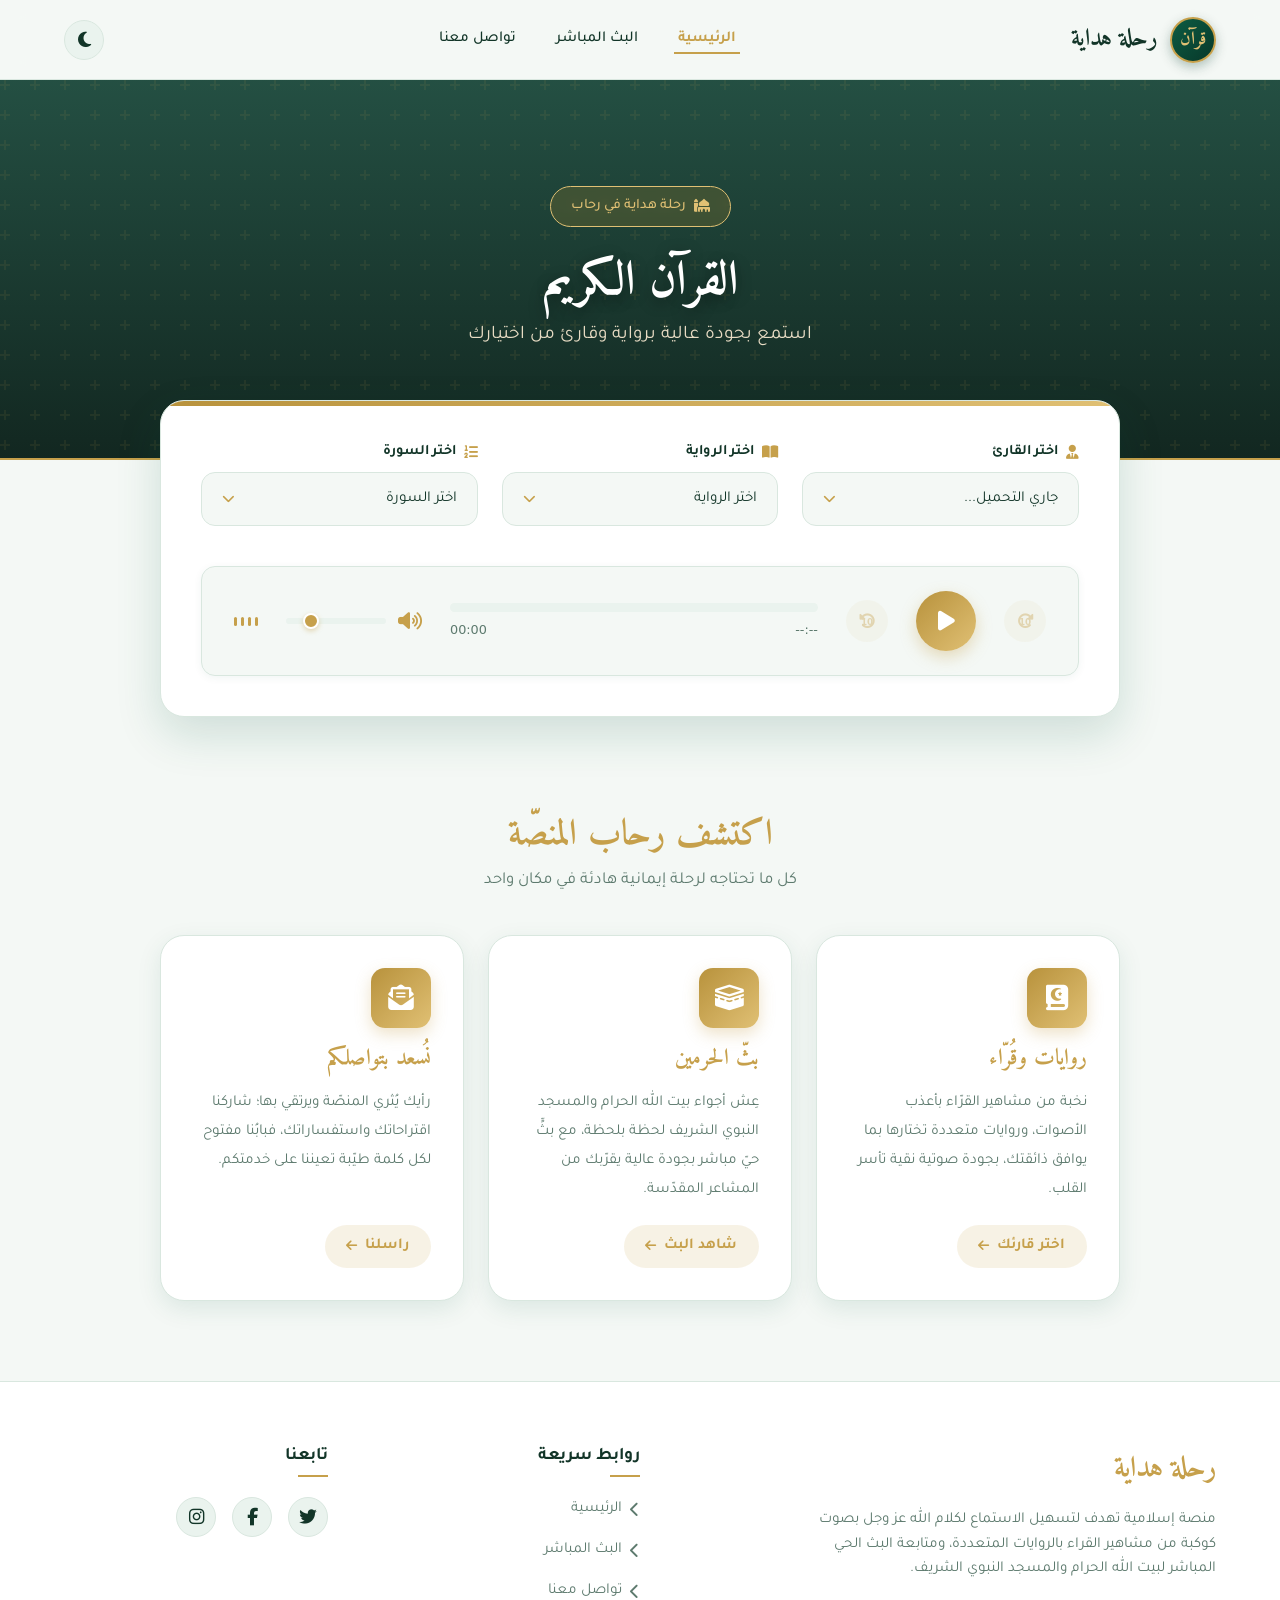
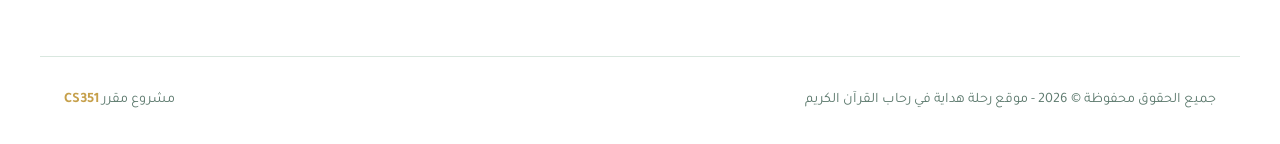
==== commit b7b98b6d: "تعديل الوميض في التنقل بين الصفحات" ====
--- a/index.html
+++ b/index.html
@@ -4,6 +4,17 @@
   <meta charset="UTF-8">
   <meta name="viewport" content="width=device-width, initial-scale=1.0">
   <title>رحلة هداية في رحاب القرآن الكريم</title>
+
+  <!-- تطبيق السمة (داكن/مضيء) قبل رسم الصفحة لمنع الوميض الأبيض عند التنقل -->
+  <script>
+    (function () {
+      try {
+        var t = localStorage.getItem('theme');
+        if (!t) t = matchMedia('(prefers-color-scheme: dark)').matches ? 'dark' : 'light';
+        document.documentElement.setAttribute('data-theme', t);
+      } catch (e) {}
+    })();
+  </script>
 
   <!-- Google Fonts (Amiri & Tajawal) -->
   <link rel="preconnect" href="https://fonts.googleapis.com">
--- a/css/main.css
+++ b/css/main.css
@@ -87,6 +87,9 @@
 html {
   font-size: 16px;
   scroll-behavior: smooth;
+  /* خلفية موحّدة مع السمة لمنع وميض أبيض أثناء الانتقال */
+  background-color: var(--bg-color);
+  transition: background-color var(--transition-speed) var(--transition-timing);
 }
 
 body {
--- a/css/player.css
+++ b/css/player.css
@@ -151,6 +151,12 @@
 
 .custom-select__trigger:hover {
   border-color: var(--color-accent);
+}
+
+/* حالة الخطأ: إطار أحمر عند الضغط على التشغيل دون اختيار */
+.custom-select--error .custom-select__trigger {
+  border-color: #e74c3c;
+  box-shadow: 0 0 0 3px rgba(231, 76, 60, 0.15);
 }
 
 .custom-select__trigger i {
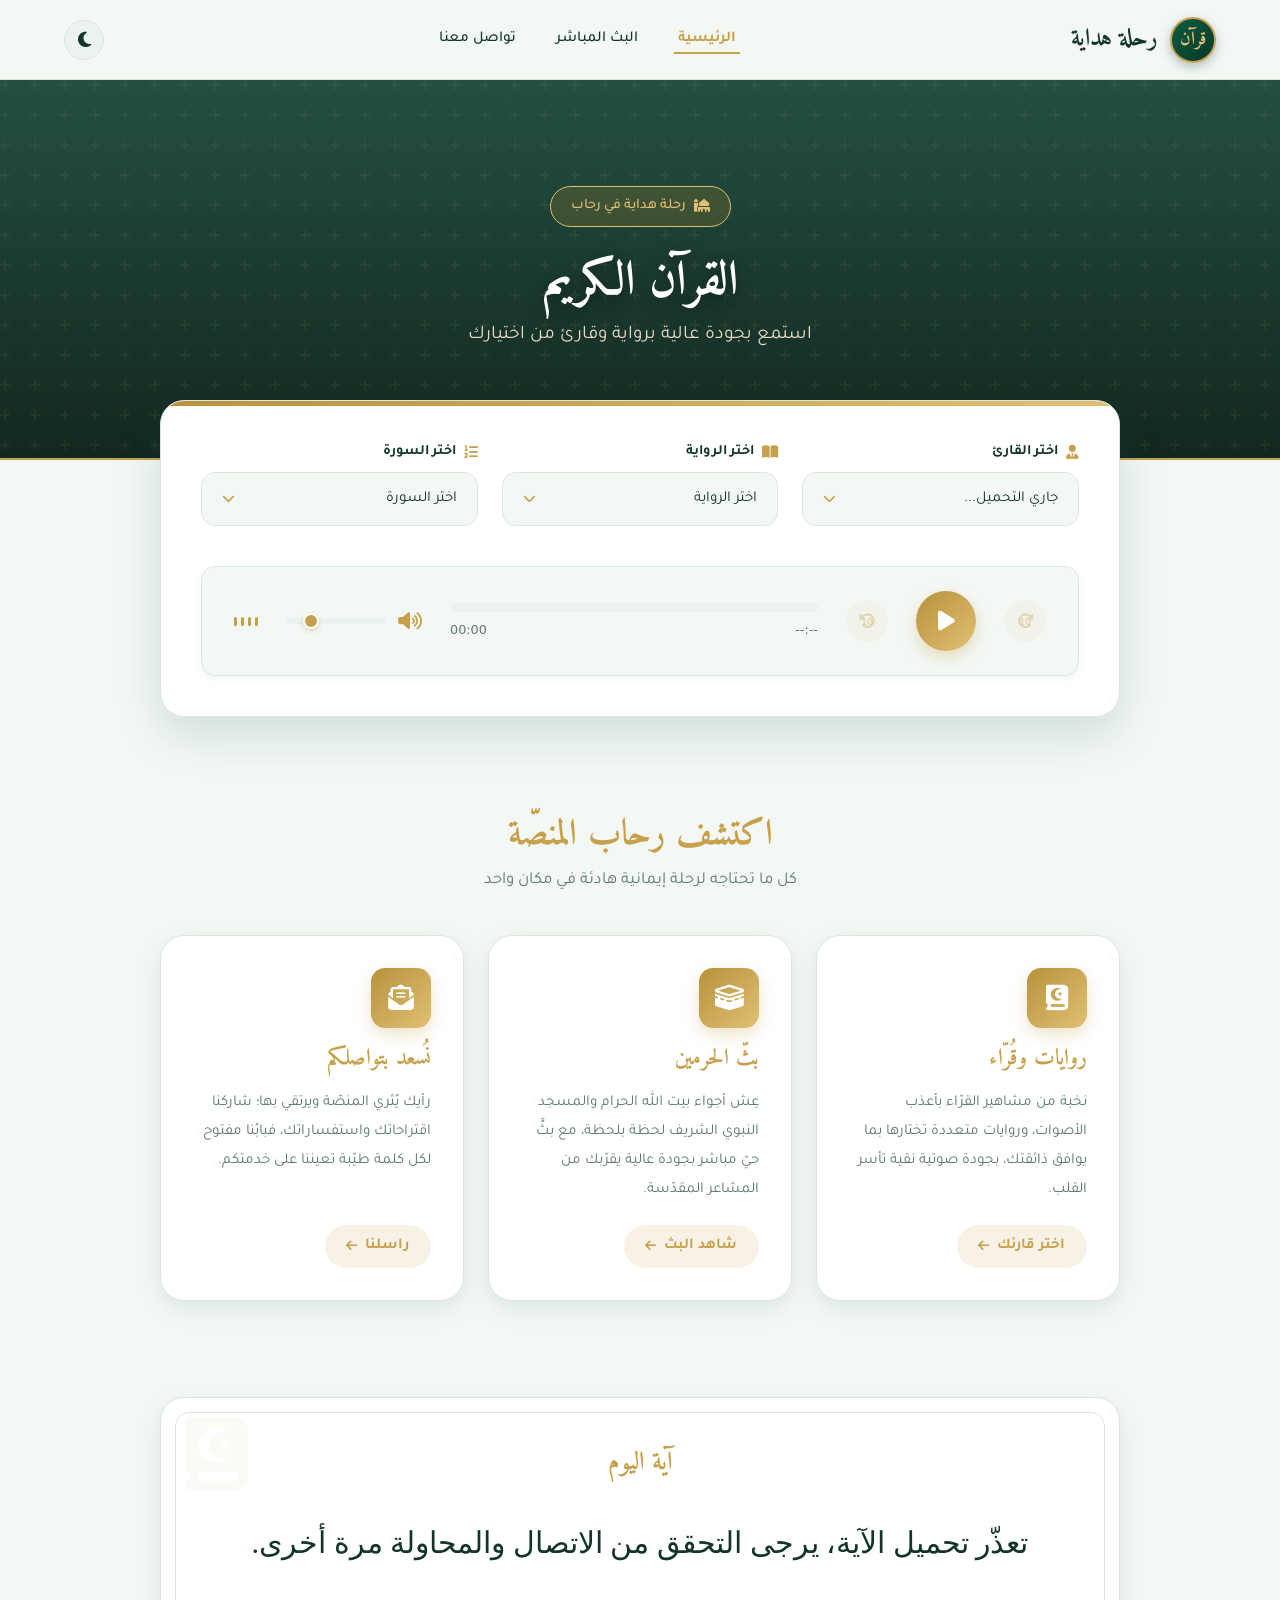
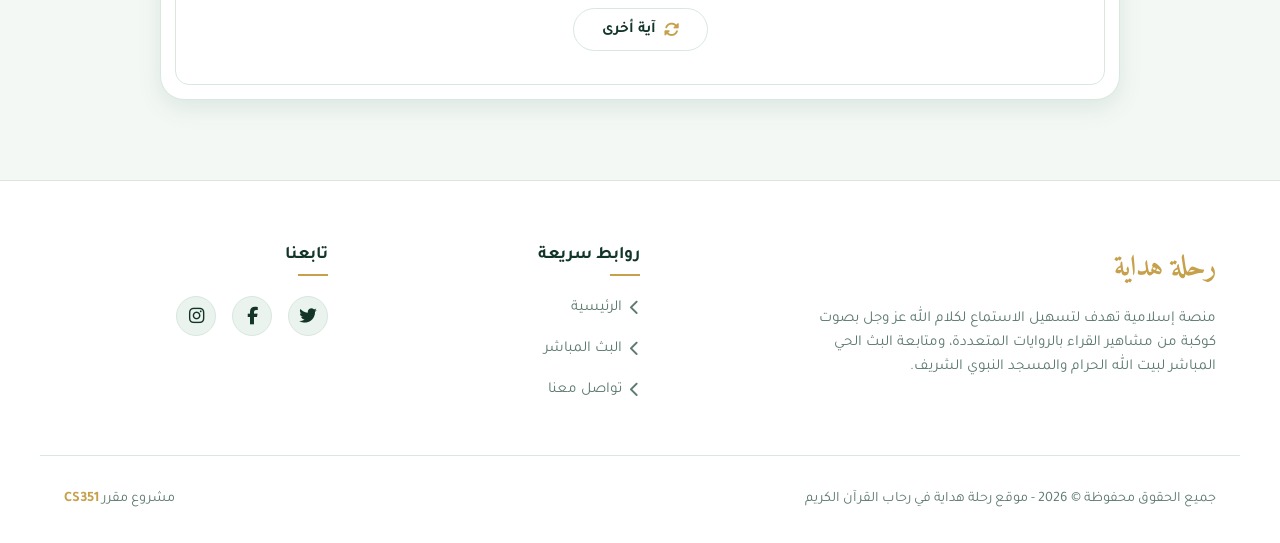
==== commit 738e8937: "اضافة عرض اية اليوم في الصفحة الرئيسية" ====
--- a/index.html
+++ b/index.html
@@ -276,6 +276,27 @@
       </div>
     </section>
 
+    <!-- ============================================
+         AYAH OF THE DAY (آية اليوم - عبر API)
+         ============================================ -->
+    <section class="ayah">
+      <div class="container">
+        <div class="ayah-card">
+          <i class="fas fa-book-quran ayah-card__watermark" aria-hidden="true"></i>
+
+          <h2 class="ayah-card__label">آية اليوم</h2>
+          <p class="ayah-card__text" id="ayahText">جارٍ تحميل الآية...</p>
+          <p class="ayah-card__tafsir" id="ayahTafsir"></p>
+          <span class="ayah-card__ref" id="ayahRef"></span>
+
+          <button class="ayah-card__btn" id="ayahRefreshBtn">
+            <i class="fas fa-rotate"></i>
+            <span>آية أخرى</span>
+          </button>
+        </div>
+      </div>
+    </section>
+
   </main>
 
   <!-- ============================================
@@ -324,5 +345,6 @@
   <!-- Scripts -->
   <script src="js/main.js"></script>
   <script src="js/player.js"></script>
+  <script src="js/ayah.js"></script>
 </body>
 </html>
--- a/css/player.css
+++ b/css/player.css
@@ -700,6 +700,124 @@
   font-size: 0.8rem;
 }
 
+/* ==========================================================================
+   AYAH OF THE DAY (آية اليوم)
+   ========================================================================== */
+.ayah {
+  padding: 1rem 0 5rem;
+}
+
+.ayah-card {
+  position: relative;
+  overflow: hidden;
+  max-width: 960px;
+  margin: 0 auto;
+  text-align: center;
+  background-color: var(--card-bg);
+  border: 1px solid var(--border-color);
+  border-radius: var(--radius-lg);
+  padding: 3rem 2.5rem;
+  box-shadow: var(--shadow);
+}
+
+/* إطار داخلي خفيف يعطي إحساساً بالأناقة */
+.ayah-card::before {
+  content: '';
+  position: absolute;
+  inset: 14px;
+  border: 1px solid var(--border-color);
+  border-radius: var(--radius-md);
+  pointer-events: none;
+}
+
+/* علامة مائية زخرفية في الزاوية */
+.ayah-card__watermark {
+  position: absolute;
+  top: 1.25rem;
+  left: 1.5rem;
+  font-size: 4.5rem;
+  color: var(--color-accent);
+  opacity: 0.06;
+  pointer-events: none;
+}
+
+.ayah-card__label {
+  position: relative;
+  font-size: 1.6rem;
+  color: var(--color-accent);
+  margin-bottom: 1.75rem;
+}
+
+.ayah-card__text {
+  position: relative;
+  font-family: var(--font-title);
+  font-size: 1.9rem;
+  line-height: 2.4;
+  color: var(--text-color);
+  margin-bottom: 1.5rem;
+}
+
+.ayah-card__tafsir {
+  position: relative;
+  max-width: 720px;
+  margin: 0 auto 1.75rem;
+  font-family: var(--font-body);
+  font-size: 0.95rem;
+  font-style: italic;
+  line-height: 2;
+  color: var(--text-muted);
+}
+
+.ayah-card__ref {
+  position: relative;
+  display: block;
+  font-family: var(--font-title);
+  font-size: 1.25rem;
+  font-weight: 700;
+  color: var(--color-accent);
+  margin-bottom: 1.75rem;
+}
+
+.ayah-card__btn {
+  position: relative;
+  display: inline-flex;
+  align-items: center;
+  gap: 0.5rem;
+  padding: 0.7rem 1.75rem;
+  border: 1px solid var(--border-color);
+  border-radius: var(--radius-full);
+  background-color: var(--card-bg);
+  color: var(--text-color);
+  font-family: var(--font-body);
+  font-weight: 700;
+  font-size: 0.95rem;
+  cursor: pointer;
+  transition: background-color var(--transition-speed) var(--transition-timing),
+              color var(--transition-speed) var(--transition-timing),
+              border-color var(--transition-speed) var(--transition-timing),
+              transform var(--transition-speed) var(--transition-timing);
+}
+
+.ayah-card__btn:hover:not(:disabled) {
+  background-image: var(--gradient-gold);
+  color: #fff;
+  border-color: transparent;
+  transform: translateY(-2px);
+}
+
+.ayah-card__btn:disabled {
+  opacity: 0.6;
+  cursor: not-allowed;
+}
+
+.ayah-card__btn i {
+  color: var(--color-accent);
+}
+
+.ayah-card__btn:hover:not(:disabled) i {
+  color: #fff;
+}
+
 /* Responsive Player design */
 @media (max-width: 768px) {
   .hero__title {
@@ -756,6 +874,19 @@
   .features__title {
     font-size: 1.85rem;
   }
+
+  .ayah-card {
+    padding: 2rem 1.25rem;
+  }
+
+  .ayah-card__text {
+    font-size: 1.5rem;
+    line-height: 2.1;
+  }
+
+  .ayah-card__watermark {
+    display: none;
+  }
 }
 
 @media (max-width: 420px) {
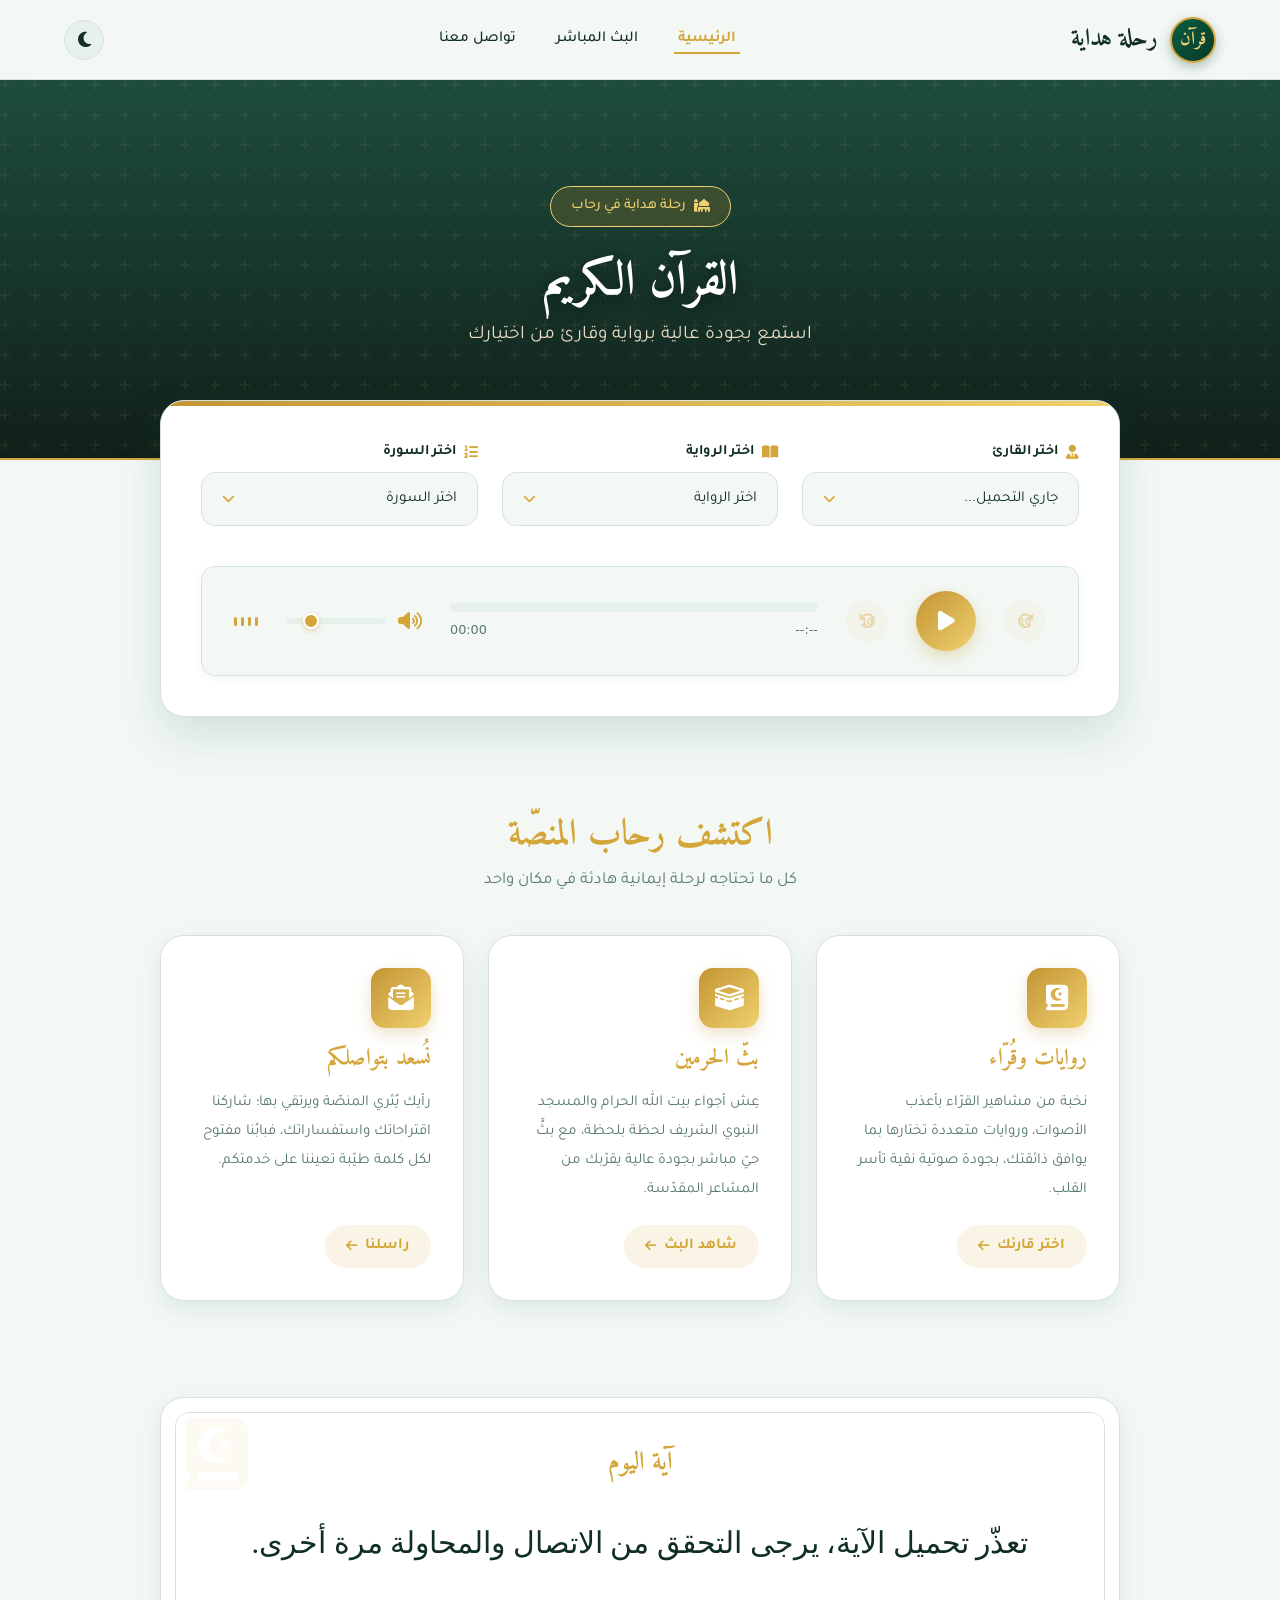
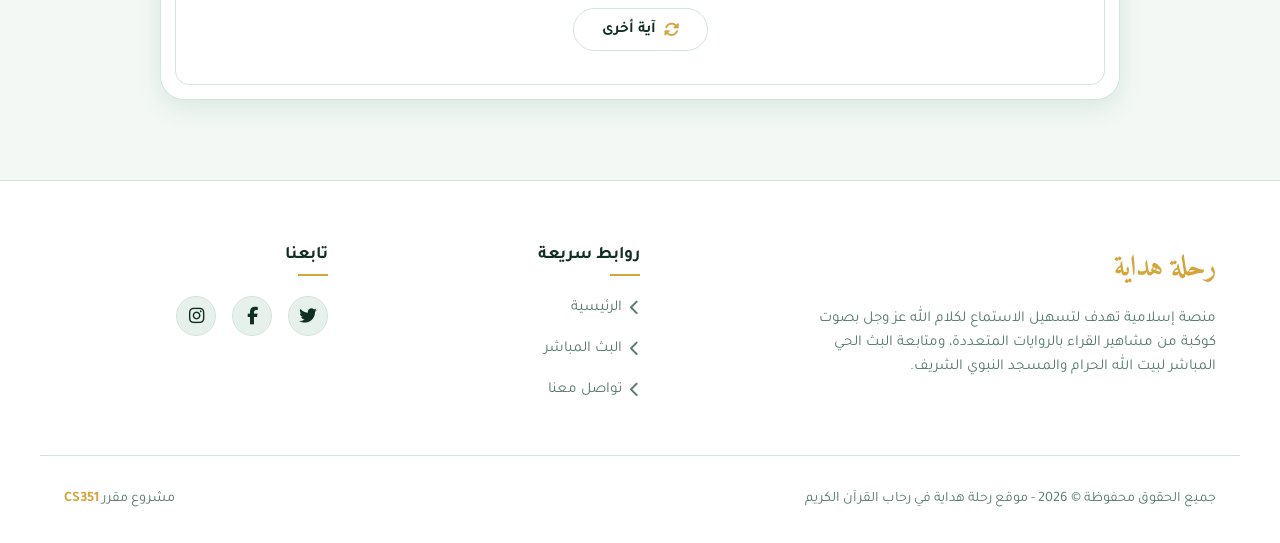
==== commit 184a22f4: "og" ====
--- a/index.html
+++ b/index.html
@@ -4,6 +4,24 @@
   <meta charset="UTF-8">
   <meta name="viewport" content="width=device-width, initial-scale=1.0">
   <title>رحلة هداية في رحاب القرآن الكريم</title>
+
+  <!-- Favicon -->
+  <link rel="icon" href="assets/icons/favicon.svg" type="image/svg+xml">
+
+  <!-- Open Graph & Twitter Meta Tags -->
+  <meta property="og:title" content="QURAAN - A Journey of Guidance">
+  <meta property="og:description" content="Listen to the Holy Quran and watch live streams from the Two Holy Mosques with a calm and beautiful experience.">
+  <!-- ⚠️ هام جداً لتطبيق تيليجرام: استبدل YOUR-DOMAIN.vercel.app برابط موقعك الحقيقي ⚠️ -->
+  <meta property="og:url" content="https://YOUR-DOMAIN.vercel.app/">
+  <meta property="og:image" content="https://YOUR-DOMAIN.vercel.app/assets/icons/og-image.png">
+  <meta property="og:image:type" content="image/png">
+  <meta property="og:image:width" content="1200">
+  <meta property="og:image:height" content="630">
+  <meta property="og:type" content="website">
+  <meta name="twitter:card" content="summary_large_image">
+  <meta name="twitter:title" content="QURAAN - A Journey of Guidance">
+  <meta name="twitter:description" content="Listen to the Holy Quran and watch live streams from the Two Holy Mosques.">
+  <meta name="twitter:image" content="https://YOUR-DOMAIN.vercel.app/assets/icons/og-image.png">
 
   <!-- تطبيق السمة (داكن/مضيء) قبل رسم الصفحة لمنع الوميض الأبيض عند التنقل -->
   <script>
--- a/css/main.css
+++ b/css/main.css
@@ -4,31 +4,31 @@
 
 :root {
   /* الهوية اللونية: أخضر زمردي إسلامي + ذهبي فاخر */
-  --color-primary: #0d5c43;    /* أخضر زمردي عميق */
-  --color-secondary: #07382a;  /* أخضر أغمق */
-  --color-accent: #c6a04b;     /* ذهبي دافئ */
-  --color-accent-light: #e0c074;/* ذهبي فاتح للتدرجات */
+  --color-primary: #0b5e42;    /* أخضر زمردي عميق */
+  --color-secondary: #063a2a;  /* أخضر أغمق */
+  --color-accent: #d4a539;     /* ذهبي ملكي غني */
+  --color-accent-light: #f0d070;/* ذهبي مشرق للتدرجات */
   --color-aux-1: #ffffff;      /* أبيض نقي */
 
   /* تدرجات لونية جاهزة لإعادة الاستخدام */
-  --gradient-gold: linear-gradient(135deg, #b8923c, #e0c074);
-  --gradient-dark: linear-gradient(135deg, #0d5c43, #07382a);
+  --gradient-gold: linear-gradient(135deg, #c49432, #f0d070);
+  --gradient-dark: linear-gradient(135deg, #0b5e42, #063a2a);
 
   /* Light Theme Mapping (Default) */
-  --bg-color: #f4f8f5;
+  --bg-color: #f3f8f4;
   --card-bg: #ffffff;
-  --text-color: #123528;
-  --text-muted: #5d7a6e;
+  --text-color: #102e22;
+  --text-muted: #577a6c;
   --text-white: #ffffff;
-  --border-color: #d9e7df;
-  --header-bg: rgba(244, 248, 245, 0.85);
-  --hover-bg: #eaf3ee;
-  --shadow-sm: 0 2px 8px rgba(13, 92, 67, 0.06);
-  --shadow: 0 8px 24px rgba(13, 92, 67, 0.10);
-  --shadow-lg: 0 18px 45px rgba(13, 92, 67, 0.16);
-  --accent-soft: rgba(198, 160, 75, 0.14);
-
-  /* Border Radius Scale (كانت مفقودة سابقاً) */
+  --border-color: #d5e4db;
+  --header-bg: rgba(243, 248, 244, 0.88);
+  --hover-bg: #e7f1eb;
+  --shadow-sm: 0 2px 8px rgba(11, 94, 66, 0.06);
+  --shadow: 0 8px 24px rgba(11, 94, 66, 0.10);
+  --shadow-lg: 0 18px 45px rgba(11, 94, 66, 0.15);
+  --accent-soft: rgba(212, 165, 57, 0.12);
+
+  /* Border Radius Scale */
   --radius-sm: 8px;
   --radius-md: 14px;
   --radius-lg: 24px;
@@ -44,21 +44,21 @@
   --transition-timing: ease-in-out;
 }
 
-/* Dark Theme Mapping (أخضر داكن أنيق + ذهبي) */
+/* Dark Theme Mapping (أخضر داكن راقي + ذهبي مضيء) */
 [data-theme="dark"] {
-  --bg-color: #07211a;         /* أخضر داكن جداً */
-  --card-bg: #0d3328;          /* أخضر متوسط العمق للبطاقات */
-  --text-color: #eaf5ef;       /* أبيض مخضر مقروء جداً */
-  --text-muted: #9cc0b1;       /* أخضر فاتح للملاحظات */
-  --border-color: #1d4a3b;
-  --header-bg: rgba(7, 33, 26, 0.85);
-  --hover-bg: #154538;
-  --shadow-sm: 0 2px 8px rgba(0, 0, 0, 0.4);
-  --shadow: 0 8px 24px rgba(0, 0, 0, 0.5);
-  --shadow-lg: 0 18px 45px rgba(0, 0, 0, 0.65);
-  --accent-soft: rgba(224, 192, 116, 0.16);
-  --gradient-gold: linear-gradient(135deg, #c6a04b, #ecd285);
-  --gradient-dark: linear-gradient(135deg, #0d3328, #061a14);
+  --bg-color: #06190f;         /* أخضر فاحم عميق وأنيق */
+  --card-bg: #0b261c;          /* أخضر داكن بتباين واضح */
+  --text-color: #e6f2eb;       /* أبيض مخضر مريح للعين */
+  --text-muted: #8cb8a3;       /* أخضر فاتح مقروء للملاحظات */
+  --border-color: #163d30;
+  --header-bg: rgba(6, 25, 15, 0.92);
+  --hover-bg: #133a2d;
+  --shadow-sm: 0 2px 8px rgba(0, 0, 0, 0.45);
+  --shadow: 0 8px 24px rgba(0, 0, 0, 0.55);
+  --shadow-lg: 0 18px 45px rgba(0, 0, 0, 0.7);
+  --accent-soft: rgba(212, 165, 57, 0.14);
+  --gradient-gold: linear-gradient(135deg, #d4a539, #f5d97a);
+  --gradient-dark: linear-gradient(135deg, #0b261c, #051410);
 }
 
 /* انتقال ناعم بين الصفحات: ظهور تدريجي عند الفتح، واختفاء قبل المغادرة.
--- a/css/header.css
+++ b/css/header.css
@@ -51,11 +51,13 @@
   font-family: var(--font-title);
   font-weight: 700;
   box-shadow: 0 4px 12px rgba(7, 56, 42, 0.3);
-  transition: transform var(--transition-speed) var(--transition-timing);
+  transition: box-shadow var(--transition-speed) var(--transition-timing),
+              border-color var(--transition-speed) var(--transition-timing);
 }
 
 .header__logo:hover .header__logo-icon {
-  transform: rotate(15deg) scale(1.05);
+  box-shadow: 0 0 0 4px rgba(212, 165, 57, 0.18), 0 4px 16px rgba(212, 165, 57, 0.3);
+  border-color: var(--color-accent-light);
 }
 
 .header__logo-text {
@@ -63,6 +65,11 @@
   font-size: 1.5rem;
   font-weight: 700;
   color: var(--text-color);
+  transition: color var(--transition-speed) var(--transition-timing);
+}
+
+.header__logo:hover .header__logo-text {
+  color: var(--color-accent);
 }
 
 /* Navigation Links */
--- a/css/player.css
+++ b/css/player.css
@@ -6,7 +6,7 @@
 .hero {
   position: relative;
   height: 380px;
-  background: linear-gradient(rgba(7, 56, 42, 0.88), rgba(4, 26, 19, 0.94)),
+  background: linear-gradient(rgba(6, 58, 42, 0.90), rgba(5, 20, 14, 0.95)),
               url('https://images.unsplash.com/photo-1584551246679-0daf3d275d0f?w=1920') center/cover;
   display: flex;
   align-items: center;
